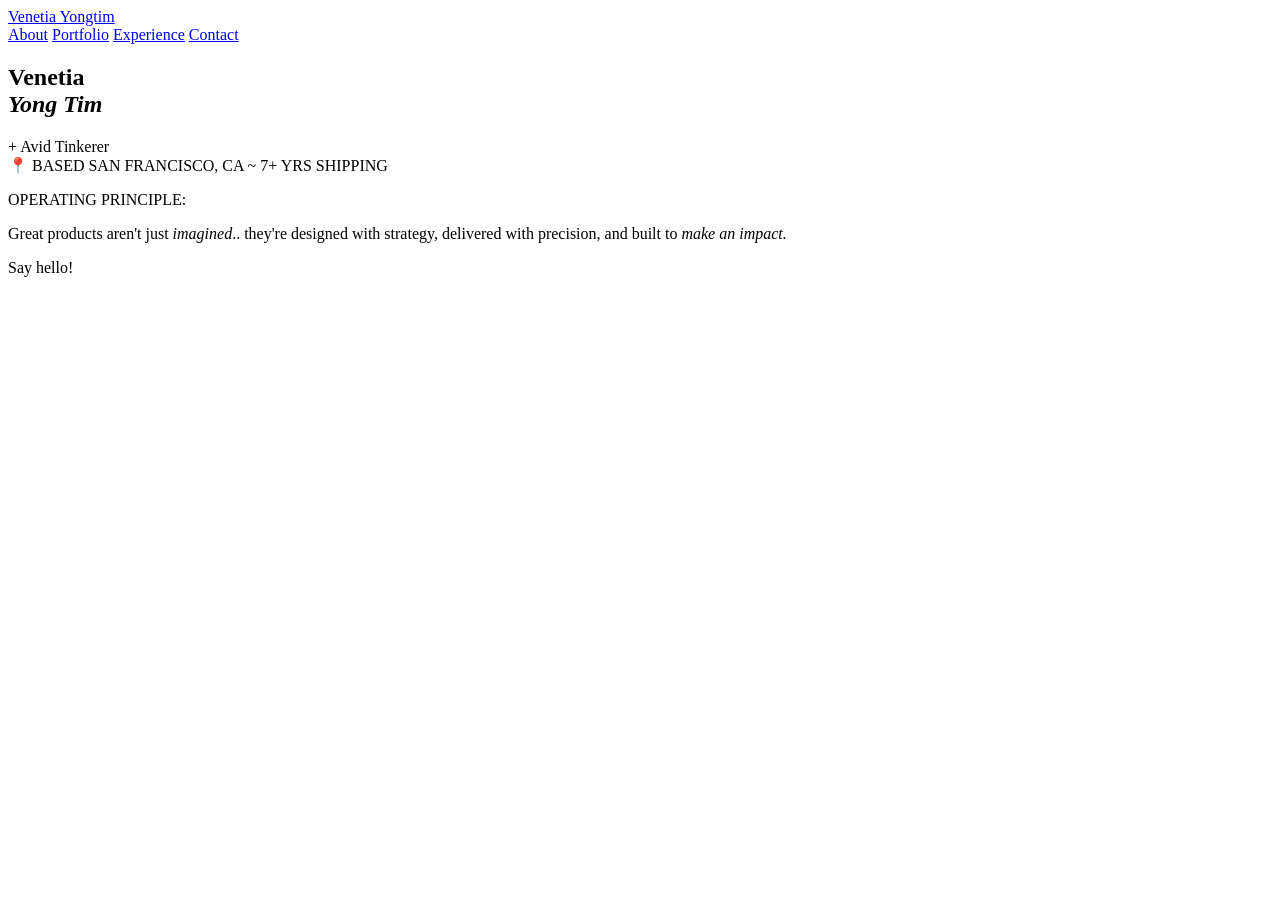
==== index.html @ 22a018f9 "Update index.html copy update to about me" ====
<!DOCTYPE html>
<html lang="en">
<head>
  <meta charset="UTF-8" />
  <meta name="viewport" content="width=device-width, initial-scale=1" />
  <title>Venetia Yong Tim</title>
  <meta name="description" content="Portfolio of Venetia Yong Tim." />
  <link rel="preconnect" href="https://fonts.googleapis.com" />
  <link rel="preconnect" href="https://fonts.gstatic.com" crossorigin />
  <link href="https://fonts.googleapis.com/css2?family=Instrument+Serif:ital@0;1&family=Inter:wght@300;400;500;600;700&family=JetBrains+Mono:wght@400;500;600&display=swap" rel="stylesheet" />
  <link rel="stylesheet" href="styles.css" />
</head>
<body data-page="about">

  <header class="site-header">
    <div class="container">
      <a href="index.html" class="brand"><span class="js-brand">Venetia Yongtim</span></a>
      <nav class="nav" aria-label="Main">
        <a href="index.html"                        data-nav="about">About</a>
        <a href="portfolio.html"                    data-nav="portfolio">Portfolio</a>
        <a href="experience.html"                   data-nav="experience">Experience</a>
        <a href="mailto:yongtimvenetia@gmail.com">Contact</a>
      </nav>
    </div>
  </header>

  <main>

    <!-- ── Hero: mint green block ── -->
    <section class="hero">
      <div class="container">
        <div class="hero-grid has-photo">
          <div>
            <h1 class="about-headline">Venetia<br><em>Yong Tim</em></h1>
          </div>
          <div class="photo-col-wrap">
            <div class="js-about-photo-wrap"></div>
            <span class="photo-badge-overlay">+ Avid Tinkerer</span>
          </div>
        </div>
      </div>

      <!-- Stat strip pinned to bottom of hero -->
      <div class="hero-stat-strip">
        <div class="container">
          <div class="stat-strip-inner">
            <span class="stat-item">📍 BASED SAN FRANCISCO, CA</span>
            <span class="stat-item">~ 7+ YRS SHIPPING</span>
          </div>
        </div>
      </div>
    </section>

    <!-- ── Operating principle: dark block ── -->
    <section class="operating-principle">
      <div class="container">
        <p class="op-label">OPERATING PRINCIPLE:</p>
        <div class="op-quote">
          <p>Great products aren't just <em>imagined</em>.. they're designed with strategy, delivered with precision, and built to <em class="op-accent">make an impact.</em></p>
        </div>
        <div class="op-footer">
          <div class="pills js-about-highlights"></div>
        </div>
      </div>
    </section>

  </main>

  <!-- ── Connect strip ── -->
  <section class="about-connect">
    <div class="container">
      <p class="about-connect-label">Say hello!</p>
      <div class="js-about-socials"></div>
    </div>
  </section>

  <footer class="site-footer">
    <div class="container">
      <div class="js-footer-copy"></div>
      <div class="footer-links js-footer-links"></div>
    </div>
  </footer>

  <script src="content.js"></script>
  <script src="script.js"></script>
</body>
</html>
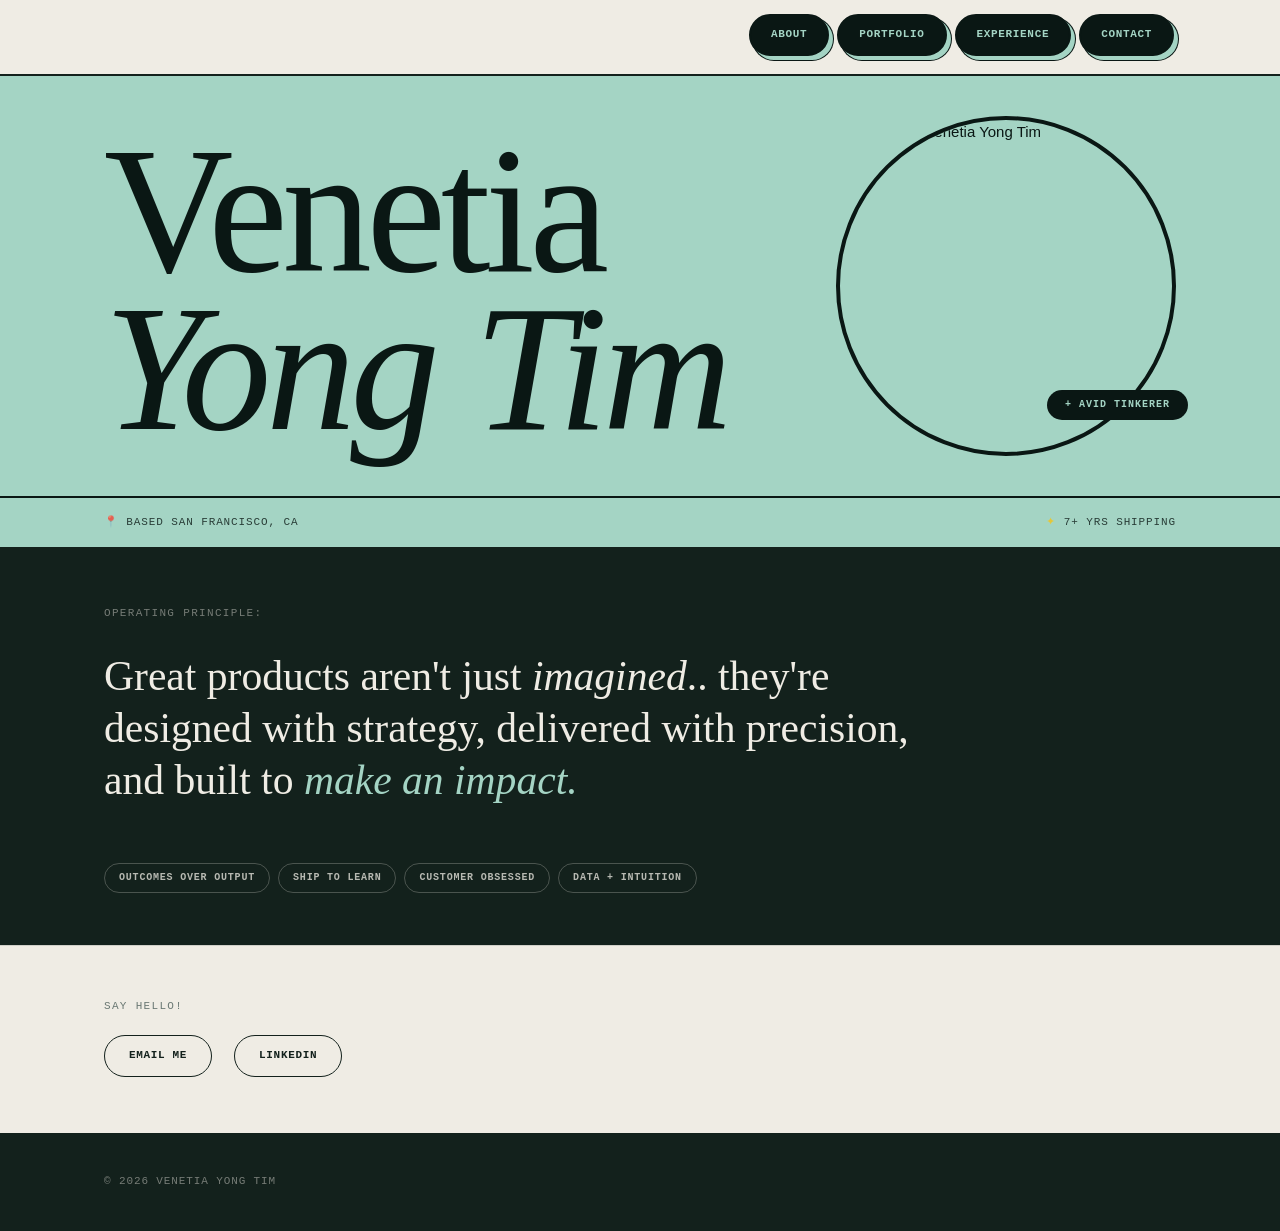
==== commit 3adda6c2: "Replace ~ with yellow ✦ sparkle icon in stat strip Co-Authored-By: Claude Sonnet 4.6 <noreply@anthro" ====
--- a/index.html
+++ b/index.html
@@ -9,6 +9,14 @@
   <link rel="preconnect" href="https://fonts.gstatic.com" crossorigin />
   <link href="https://fonts.googleapis.com/css2?family=Instrument+Serif:ital@0;1&family=Inter:wght@300;400;500;600;700&family=JetBrains+Mono:wght@400;500;600&display=swap" rel="stylesheet" />
   <link rel="stylesheet" href="styles.css" />
+  <!-- Google Analytics -->
+  <script async src="https://www.googletagmanager.com/gtag/js?id=G-12TMMFZQM1"></script>
+  <script>
+    window.dataLayer = window.dataLayer || [];
+    function gtag(){dataLayer.push(arguments);}
+    gtag('js', new Date());
+    gtag('config', 'G-12TMMFZQM1');
+  </script>
 </head>
 <body data-page="about">
 
@@ -45,7 +53,7 @@
         <div class="container">
           <div class="stat-strip-inner">
             <span class="stat-item">📍 BASED SAN FRANCISCO, CA</span>
-            <span class="stat-item">~ 7+ YRS SHIPPING</span>
+            <span class="stat-item"><span class="stat-sparkle">✦</span> 7+ YRS SHIPPING</span>
           </div>
         </div>
       </div>
--- a/styles.css
+++ b/styles.css
@@ -0,0 +1,1294 @@
+/* ============================================================
+   styles.css — Bold direction (Instrument Serif + Inter + JetBrains Mono)
+   Cream background · dark ink · mint accent. Editorial-zine feel.
+   Adapted from PortfolioBold design direction.
+   ============================================================ */
+
+:root {
+  --cream:        #efece4;
+  --ink:          #13211c;
+  --ink-soft:     #3a4a44;
+  --muted:        #6a7873;
+  --accent:       #a4d4c4;
+  --accent-ink:   #0a1714;
+  --surface:      #ffffff;
+  --border:       rgba(19, 33, 28, 0.10);
+  --border-solid: rgba(19, 33, 28, 0.14);
+
+  --font-sans:  'Inter', -apple-system, BlinkMacSystemFont, 'Segoe UI', sans-serif;
+  --font-serif: 'Instrument Serif', Georgia, 'Times New Roman', serif;
+  --font-mono:  'JetBrains Mono', 'Courier New', monospace;
+
+  --maxw:   1200px;
+  --ease:   cubic-bezier(.22, .61, .36, 1);
+  --radius: 16px;
+
+  --shadow-sm: 0 1px 3px rgba(0,0,0,.06), 0 4px 16px rgba(0,0,0,.04);
+  --shadow-md: 0 2px 0 rgba(19,33,28,.04), 0 18px 40px -24px rgba(19,33,28,.20);
+  --shadow-lg: 0 8px 40px rgba(0,0,0,.14);
+}
+
+/* ---------- Reset / base ---------- */
+*, *::before, *::after { box-sizing: border-box; }
+html { scroll-behavior: smooth; }
+body {
+  margin: 0;
+  font-family: var(--font-sans);
+  color: var(--ink);
+  background: var(--cream);
+  line-height: 1.6;
+  font-size: 15px;
+  -webkit-font-smoothing: antialiased;
+}
+img { max-width: 100%; display: block; }
+a { color: var(--ink); text-decoration: none; transition: opacity .15s; }
+a:hover { opacity: 0.7; }
+
+h1, h2, h3, h4 {
+  font-family: var(--font-serif);
+  font-weight: 400;
+  color: var(--ink);
+  margin: 0 0 .5em;
+  line-height: 1.05;
+  letter-spacing: -.01em;
+}
+h1 { font-size: 3rem; }
+h2 { font-size: 2.2rem; }
+h3 { font-size: 1.5rem; }
+p  { margin: 0 0 1em; }
+ul { padding-left: 1.2em; margin: 0 0 1em; }
+li { margin-bottom: .4em; }
+
+/* ---------- Layout ---------- */
+.container {
+  max-width: var(--maxw);
+  margin: 0 auto;
+  padding: 0 64px;
+}
+
+/* ============================================================
+   Header / nav — pill buttons with offset box-shadow
+   ============================================================ */
+.site-header {
+  background: rgba(239, 236, 228, 0.96);
+  backdrop-filter: blur(12px);
+  -webkit-backdrop-filter: blur(12px);
+  border-bottom: 2px solid var(--ink);
+  position: sticky;
+  top: 0;
+  z-index: 50;
+}
+.site-header .container {
+  display: flex;
+  align-items: center;
+  justify-content: space-between;
+  padding-top: 16px;
+  padding-bottom: 16px;
+  gap: 24px;
+  flex-wrap: wrap;
+}
+.brand {
+  font-family: var(--font-mono);
+  font-weight: 600;
+  font-size: 12px;
+  letter-spacing: .08em;
+  text-transform: uppercase;
+  color: var(--ink);
+  text-decoration: none;
+}
+.brand:hover { opacity: 1; }
+
+/* Hide brand name on About page — headline already shows the name */
+body[data-page="about"] .brand { visibility: hidden; pointer-events: none; }
+
+.nav {
+  display: flex;
+  gap: 8px;
+  flex-wrap: wrap;
+}
+.nav a {
+  font-family: var(--font-mono);
+  font-size: 11px;
+  font-weight: 600;
+  letter-spacing: .06em;
+  text-transform: uppercase;
+  padding: 10px 20px;
+  border: 2px solid var(--accent-ink);
+  border-radius: 999px;
+  color: var(--accent);
+  background: var(--accent-ink);
+  box-shadow: 4px 4px 0 var(--accent), 4px 4px 0 1px var(--accent-ink);
+  transform: translate(-2px, -2px);
+  transition: transform .12s var(--ease), box-shadow .12s var(--ease), opacity .12s;
+  text-decoration: none;
+}
+.nav a:hover {
+  opacity: 1;
+  transform: translate(0, 0);
+  box-shadow: none;
+}
+.nav a:active {
+  transform: translate(1px, 1px) scale(0.98);
+  box-shadow: 2px 2px 0 var(--accent), 2px 2px 0 1px var(--accent-ink);
+  opacity: 0.82;
+  transition-duration: 0.05s;
+}
+.nav a.active {
+  background: var(--accent-ink);
+  color: var(--accent);
+  box-shadow: 4px 4px 0 var(--accent), 4px 4px 0 1px var(--accent-ink);
+  transform: translate(-2px, -2px);
+  opacity: 1;
+}
+
+/* ============================================================
+   Hero — full-bleed accent block (About page only)
+   ============================================================ */
+.hero {
+  padding: 64px 0 48px;
+}
+body[data-page="about"] .hero {
+  background: var(--accent);
+  color: var(--accent-ink);
+  padding: 40px 0 0;
+  border-bottom: 2px solid var(--ink);
+}
+
+.hero-grid {
+  display: grid;
+  grid-template-columns: 1fr;
+  gap: 40px;
+  align-items: end;
+}
+.hero-grid.has-photo {
+  grid-template-columns: 1fr 360px;
+}
+
+/* Large display headline (About page name) */
+.about-headline {
+  font-family: var(--font-serif);
+  font-weight: 400;
+  line-height: .88;
+  letter-spacing: -.03em;
+  margin: 0 0 32px;
+  color: var(--accent-ink);
+}
+
+/* Higher specificity to beat .hero h1 */
+.hero h1.about-headline {
+  font-size: clamp(5rem, 14vw, 13rem);
+}
+
+.hero h1 {
+  font-size: 2.8rem;
+  margin-bottom: 8px;
+}
+
+.hero .subheadline {
+  font-size: 1.05rem;
+  line-height: 1.55;
+  margin: 0 0 28px;
+  max-width: 38em;
+  color: var(--accent-ink);
+  opacity: .75;
+}
+
+/* About-page circular photo */
+.hero-photo {
+  width: 100%;
+  max-width: 340px;
+  aspect-ratio: 1 / 1;
+  object-fit: cover;
+  border-radius: 50%;
+  border: 4px solid var(--accent-ink);
+  display: block;
+  margin-left: auto;
+}
+
+/* Photo badge overlay (AVID TINKERER) */
+.photo-col-wrap {
+  position: relative;
+}
+.photo-badge-overlay {
+  position: absolute;
+  bottom: 36px;
+  right: -12px;
+  background: var(--accent-ink);
+  color: var(--accent);
+  border-radius: 999px;
+  padding: 7px 18px;
+  font-family: var(--font-mono);
+  font-size: 10px;
+  font-weight: 600;
+  letter-spacing: .10em;
+  text-transform: uppercase;
+  white-space: nowrap;
+  pointer-events: none;
+}
+
+/* Quote block */
+.about-quote {
+  position: relative;
+  margin: 0 0 28px;
+  padding: 14px 0 14px 24px;
+  border-left: 3px solid var(--accent-ink);
+  max-width: 38em;
+}
+.about-quote p {
+  font-family: var(--font-serif);
+  font-size: 1.15rem;
+  color: var(--accent-ink);
+  line-height: 1.5;
+  margin: 0;
+  font-style: italic;
+}
+.about-quote strong {
+  font-style: normal;
+  font-weight: 400;
+  text-decoration: underline;
+  text-underline-offset: 3px;
+}
+
+/* Hero stat strip (bottom of about hero) */
+.hero-stat-strip {
+  border-top: 2px solid var(--accent-ink);
+  margin-top: 40px;
+}
+.stat-strip-inner {
+  display: flex;
+  align-items: center;
+  justify-content: space-between;
+  padding: 16px 0;
+  font-family: var(--font-mono);
+  font-size: 11px;
+  letter-spacing: .08em;
+  text-transform: uppercase;
+  color: var(--accent-ink);
+}
+.stat-item {
+  opacity: .8;
+}
+.stat-sparkle {
+  color: #f5c518;
+  font-size: 1em;
+}
+.stat-badge {
+  background: var(--accent-ink);
+  color: var(--accent);
+  border-radius: 999px;
+  padding: 5px 14px;
+  font-family: var(--font-mono);
+  font-size: 10px;
+  font-weight: 600;
+  letter-spacing: .08em;
+  text-transform: uppercase;
+}
+
+/* ============================================================
+   Operating Principle — dark block (homepage)
+   ============================================================ */
+.operating-principle {
+  background: var(--ink);
+  padding: 56px 0 52px;
+}
+.op-label {
+  font-family: var(--font-mono);
+  font-size: 11px;
+  letter-spacing: .12em;
+  text-transform: uppercase;
+  color: rgba(239,236,228,.45);
+  margin: 0 0 28px;
+}
+.op-quote p {
+  font-family: var(--font-serif);
+  font-size: clamp(1.7rem, 3.5vw, 2.6rem);
+  color: var(--cream);
+  line-height: 1.25;
+  margin: 0 0 44px;
+  max-width: 20em;
+}
+.op-quote em {
+  font-style: italic;
+}
+.op-quote .op-accent {
+  color: var(--accent);
+  font-style: italic;
+}
+.op-footer {
+  display: flex;
+  align-items: center;
+  justify-content: space-between;
+  flex-wrap: wrap;
+  gap: 16px;
+}
+.op-footer .pill {
+  border-color: rgba(239,236,228,.25);
+  color: rgba(239,236,228,.75);
+}
+.currently-badge {
+  font-family: var(--font-mono);
+  font-size: 11px;
+  letter-spacing: .06em;
+  color: rgba(239,236,228,.55);
+  border: 1px solid rgba(239,236,228,.2);
+  border-radius: 999px;
+  padding: 6px 16px;
+  white-space: nowrap;
+  flex-shrink: 0;
+}
+
+/* ============================================================
+   Page-intro header — dark ink block (Portfolio / Experience / AI pages)
+   ============================================================ */
+.page-intro {
+  background: var(--ink);
+  color: var(--cream);
+  padding: 52px 0;
+  border-bottom: 2px solid var(--ink);
+}
+.page-intro h1 {
+  font-family: var(--font-serif);
+  font-size: clamp(2.8rem, 6vw, 5.5rem);
+  color: var(--cream);
+  line-height: .95;
+  margin: 0 0 12px;
+  letter-spacing: -.02em;
+}
+.page-intro .intro-text {
+  font-size: .95rem;
+  color: rgba(239, 236, 228, .6);
+  max-width: 600px;
+  margin: 0;
+}
+
+/* ============================================================
+   Buttons
+   ============================================================ */
+.btn {
+  display: inline-block;
+  padding: 11px 22px;
+  border-radius: 999px;
+  border: 2px solid var(--accent-ink);
+  background: var(--accent-ink);
+  color: var(--accent) !important;
+  font-family: var(--font-mono);
+  font-size: 11px;
+  font-weight: 600;
+  letter-spacing: .06em;
+  text-transform: uppercase;
+  text-decoration: none;
+  box-shadow: 4px 4px 0 var(--accent), 4px 4px 0 1px var(--accent-ink);
+  transform: translate(-2px, -2px);
+  transition: transform .12s var(--ease), box-shadow .12s var(--ease);
+  margin-right: 10px;
+  margin-top: 8px;
+  cursor: pointer;
+}
+.btn:hover {
+  opacity: 1;
+  transform: translate(0, 0);
+  box-shadow: none;
+}
+.btn:active {
+  transform: translate(1px, 1px) scale(0.98);
+  box-shadow: 2px 2px 0 var(--accent), 2px 2px 0 1px var(--accent-ink);
+  opacity: 0.82;
+  transition-duration: 0.05s;
+}
+.btn.secondary {
+  background: transparent;
+  color: var(--ink) !important;
+  border-color: var(--ink);
+  box-shadow: 4px 4px 0 var(--ink);
+}
+.btn.secondary:hover {
+  transform: translate(0, 0);
+  box-shadow: none;
+  opacity: 1;
+}
+
+/* About page — buttons inherit the accent-ink context */
+body[data-page="about"] .hero .btn {
+  background: var(--accent-ink);
+  color: var(--accent) !important;
+  border-color: var(--accent-ink);
+  box-shadow: 4px 4px 0 rgba(255,255,255,.4), 4px 4px 0 1px var(--accent-ink);
+}
+body[data-page="about"] .hero .btn.secondary {
+  background: transparent;
+  color: var(--accent-ink) !important;
+  border-color: var(--accent-ink);
+  box-shadow: 4px 4px 0 var(--accent-ink);
+}
+
+/* ---------- Pills / tags ---------- */
+.pills { display: flex; flex-wrap: wrap; gap: 8px; margin-top: 12px; }
+.pill {
+  font-family: var(--font-mono);
+  font-size: 10px;
+  font-weight: 600;
+  letter-spacing: .08em;
+  text-transform: uppercase;
+  padding: 6px 14px;
+  border-radius: 999px;
+  border: 1px solid var(--border-solid);
+  color: var(--ink-soft);
+  background: transparent;
+}
+
+/* ============================================================
+   Section
+   ============================================================ */
+.section { padding: 64px 0; }
+.section + .section { padding-top: 16px; }
+.section h2 { margin-bottom: 16px; }
+
+/* Portfolio section headings (Work Stuff / Personal Stuff) */
+.portfolio-section-heading {
+  font-size: 1.1rem;
+  font-family: var(--font-mono);
+  font-weight: 500;
+  letter-spacing: 0.05em;
+  text-transform: uppercase;
+  color: var(--muted);
+  margin-bottom: 32px;
+  padding-bottom: 12px;
+  border-bottom: 1px solid var(--border-solid);
+}
+
+/* Personal projects grid — matches work card sizing.
+   Padding mirrors the carousel button+gap offset (42px + 12px each side)
+   so the content area is the same width as .carousel-viewport. */
+.js-personal-grid {
+  display: flex;
+  flex-wrap: wrap;
+  gap: 24px;
+  padding: 0 54px;
+}
+
+/* ============================================================
+   Carousel wrapper (Portfolio page)
+   ============================================================ */
+.carousel-wrap {
+  position: relative;
+  display: flex;
+  align-items: center;
+  gap: 12px;
+  margin-top: 24px;
+}
+
+.carousel-viewport {
+  overflow: hidden;
+  flex: 1;
+  border-radius: var(--radius);
+}
+
+.carousel-btn {
+  flex-shrink: 0;
+  width: 42px;
+  height: 42px;
+  border-radius: 50%;
+  border: 1px solid var(--border-solid);
+  background: var(--surface);
+  color: var(--ink);
+  font-size: 1.1rem;
+  line-height: 1;
+  cursor: pointer;
+  display: flex;
+  align-items: center;
+  justify-content: center;
+  transition: background .2s, box-shadow .2s, transform .2s;
+  box-shadow: var(--shadow-sm);
+}
+.carousel-btn:hover {
+  background: var(--accent);
+  color: #fff;
+  transform: scale(1.08);
+  box-shadow: var(--shadow-md, var(--shadow-lg));
+}
+
+.carousel-dots {
+  display: flex;
+  justify-content: center;
+  gap: 8px;
+  margin-top: 20px;
+}
+.carousel-dot {
+  width: 9px;
+  height: 9px;
+  border-radius: 50%;
+  border: none;
+  background: var(--border-solid);
+  cursor: pointer;
+  padding: 0;
+  transition: background .3s, transform .3s;
+}
+.carousel-dot.active {
+  background: var(--accent);
+  transform: scale(1.3);
+}
+
+/* ============================================================
+   Project grid / cards (Portfolio page)
+   ============================================================ */
+.project-grid {
+  display: flex;
+  flex-wrap: nowrap;
+  gap: 24px;
+  width: 100%;
+  transition: transform 0.55s cubic-bezier(0.4, 0, 0.2, 1);
+}
+.project-card {
+  /* 3 visible on desktop: (100% − 2 gaps) / 3 */
+  flex: 0 0 calc((100% - 48px) / 3);
+  background: var(--surface);
+  border: 1px solid var(--border-solid);
+  border-radius: var(--radius);
+  overflow: hidden;
+  box-shadow: var(--shadow-sm);
+  transition: transform .25s var(--ease), box-shadow .25s var(--ease);
+  display: flex;
+  flex-direction: column;
+}
+.project-card:hover {
+  transform: translateY(-5px);
+  box-shadow: var(--shadow-lg);
+}
+.project-card .card-image {
+  width: 100%;
+  aspect-ratio: 16 / 10;
+  object-fit: cover;
+  background: var(--accent);
+}
+.project-card .card-body {
+  padding: 24px 26px;
+  display: flex;
+  flex-direction: column;
+  flex: 1;
+}
+.project-card h3 {
+  font-family: var(--font-serif);
+  font-size: 1.7rem;
+  font-weight: 400;
+  margin-bottom: 8px;
+  line-height: 1.05;
+  letter-spacing: -.01em;
+}
+.project-card p {
+  color: var(--ink-soft);
+  font-size: 14px;
+  margin-bottom: 14px;
+  line-height: 1.55;
+}
+.project-card .card-footer { margin-top: auto; padding-top: 4px; }
+
+@media (max-width: 768px) {
+  .project-card {
+    /* 2 visible on tablet */
+    flex: 0 0 calc((100% - 24px) / 2);
+  }
+}
+@media (max-width: 480px) {
+  .project-card {
+    /* 1 visible on mobile */
+    flex: 0 0 100%;
+  }
+}
+
+/* ============================================================
+   Experience page hero
+   ============================================================ */
+.exp-page-hero {
+  padding: 72px 0 0;
+  background: var(--cream);
+}
+.exp-section-label {
+  font-family: var(--font-mono);
+  font-size: 11px;
+  letter-spacing: .12em;
+  text-transform: uppercase;
+  color: var(--muted);
+  margin: 0 0 18px;
+}
+.exp-page-title {
+  font-family: var(--font-serif);
+  font-size: clamp(3.5rem, 8vw, 6.5rem);
+  font-weight: 400;
+  line-height: .95;
+  letter-spacing: -.02em;
+  margin: 0;
+  color: var(--ink);
+}
+.exp-page-title em {
+  font-style: italic;
+}
+[data-page="experience"] .section {
+  padding-top: 24px;
+}
+
+/* ============================================================
+   Experience entries
+   ============================================================ */
+.exp-list {
+  display: grid;
+  grid-template-columns: repeat(2, 1fr);
+  gap: 24px;
+  margin-top: 0;
+}
+
+.exp-card {
+  background: var(--surface);
+  border: 1px solid var(--border-solid);
+  border-radius: var(--radius);
+  padding: 32px 36px 36px;
+  box-shadow: var(--shadow-sm);
+  transition: transform .2s var(--ease), box-shadow .2s var(--ease);
+}
+.exp-card:hover {
+  transform: translateY(-3px);
+  box-shadow: var(--shadow-md);
+}
+
+/* Top row: date left, tags right */
+.exp-card-top {
+  display: flex;
+  justify-content: space-between;
+  align-items: center;
+  margin-bottom: 20px;
+}
+.exp-card .role-dates {
+  font-family: var(--font-mono);
+  font-size: 11px;
+  letter-spacing: .04em;
+  color: var(--muted);
+}
+.exp-card .role-tags {
+  font-family: var(--font-mono);
+  font-size: 10px;
+  letter-spacing: .05em;
+  color: var(--ink-soft);
+  border: 1px solid var(--border-solid);
+  border-radius: 999px;
+  padding: 5px 14px;
+  white-space: nowrap;
+}
+
+/* Company name — large serif */
+.exp-card .role-company {
+  display: block;
+  font-family: var(--font-serif);
+  font-size: clamp(2.4rem, 4vw, 3.4rem);
+  font-weight: 400;
+  color: var(--ink);
+  line-height: 1;
+  letter-spacing: -.01em;
+  margin-bottom: 10px;
+}
+/* Job title — italic below company */
+.exp-card .role-title {
+  font-size: 15px;
+  color: var(--ink-soft);
+  font-style: italic;
+  font-family: var(--font-sans);
+  font-weight: 400;
+  margin: 0 0 24px;
+  line-height: 1.4;
+}
+
+/* Numbered bullet list */
+.exp-card ul {
+  counter-reset: exp-counter;
+  list-style: none;
+  padding: 0;
+  margin: 0;
+  display: flex;
+  flex-direction: column;
+  gap: 14px;
+}
+.exp-card li {
+  counter-increment: exp-counter;
+  display: flex;
+  gap: 16px;
+  font-size: 14px;
+  color: var(--ink);
+  line-height: 1.6;
+}
+.exp-card li::before {
+  content: counter(exp-counter, decimal-leading-zero);
+  font-family: var(--font-mono);
+  font-size: 10px;
+  color: var(--muted);
+  padding-top: 3px;
+  flex-shrink: 0;
+}
+
+/* Education */
+.education-block { margin-top: 56px; }
+.education-block h2 {
+  font-family: var(--font-serif);
+  font-size: 2.5rem;
+  margin-bottom: 20px;
+  letter-spacing: -.01em;
+}
+.edu-card {
+  background: var(--surface);
+  border: 1px solid var(--border-solid);
+  border-radius: var(--radius);
+  padding: 24px 28px;
+  margin-bottom: 16px;
+  box-shadow: var(--shadow-sm);
+  transition: transform .2s var(--ease);
+}
+.edu-card:hover { transform: translateX(4px); }
+.edu-card .edu-title {
+  font-family: var(--font-serif);
+  font-size: 1.4rem;
+  font-weight: 400;
+  margin: 0 0 6px;
+  letter-spacing: -.01em;
+}
+.edu-card .edu-meta {
+  font-family: var(--font-mono);
+  font-size: 10px;
+  letter-spacing: .08em;
+  text-transform: uppercase;
+  color: var(--muted);
+  margin: 0 0 8px;
+}
+.edu-card .edu-details {
+  font-size: 14px;
+  color: var(--ink-soft);
+  margin: 0;
+  line-height: 1.55;
+}
+
+/* ============================================================
+   AI Exploration entries
+   ============================================================ */
+.ai-list { display: flex; flex-direction: column; gap: 20px; margin-top: 24px; }
+.ai-card {
+  background: var(--surface);
+  border: 1px solid var(--border-solid);
+  border-radius: var(--radius);
+  overflow: hidden;
+  box-shadow: var(--shadow-sm);
+  display: grid;
+  grid-template-columns: 1fr;
+  transition: transform .25s var(--ease), box-shadow .25s var(--ease);
+}
+.ai-card:hover {
+  transform: translateY(-4px);
+  box-shadow: var(--shadow-lg);
+}
+.ai-card.has-image { grid-template-columns: 300px 1fr; }
+.ai-card .ai-image {
+  width: 100%;
+  height: 100%;
+  object-fit: cover;
+  min-height: 200px;
+  background: var(--accent);
+}
+.ai-card .ai-body { padding: 28px 32px; }
+.ai-card h3 {
+  font-family: var(--font-serif);
+  font-size: 1.8rem;
+  font-weight: 400;
+  margin-bottom: 6px;
+  letter-spacing: -.01em;
+}
+.ai-card .ai-date {
+  font-family: var(--font-mono);
+  font-size: 10px;
+  letter-spacing: .08em;
+  text-transform: uppercase;
+  color: var(--muted);
+  margin-bottom: 14px;
+}
+.ai-card p {
+  color: var(--ink-soft);
+  font-size: 14px;
+  line-height: 1.6;
+}
+
+/* ============================================================
+   Empty-state hint
+   ============================================================ */
+.empty-hint {
+  background: var(--surface);
+  border: 1px dashed var(--border-solid);
+  border-radius: var(--radius);
+  padding: 24px;
+  font-family: var(--font-mono);
+  font-size: 11px;
+  letter-spacing: .04em;
+  color: var(--muted);
+}
+
+/* ============================================================
+   Credentials section
+   ============================================================ */
+.credentials-block { margin-top: 64px; }
+
+.creds-header {
+  display: flex;
+  justify-content: space-between;
+  align-items: center;
+  border-top: 1px dashed var(--border-solid);
+  border-bottom: 1px dashed var(--border-solid);
+  padding: 12px 0;
+  margin-bottom: 20px;
+}
+.creds-label {
+  font-family: var(--font-mono);
+  font-size: 11px;
+  letter-spacing: .12em;
+  text-transform: uppercase;
+  color: var(--muted);
+}
+.creds-count {
+  font-family: var(--font-mono);
+  font-size: 11px;
+  letter-spacing: .08em;
+  color: var(--muted);
+}
+
+.creds-grid {
+  display: grid;
+  grid-template-columns: repeat(2, 1fr);
+  gap: 20px;
+}
+
+/* ── The ticket ── */
+.cred-ticket {
+  display: flex;
+  background: var(--ink);
+  border-radius: 12px;
+  overflow: visible;         /* allow notch circles to bleed */
+  min-height: 190px;
+  position: relative;
+  clip-path: none;
+}
+
+/* ── Left stub — dark variant (default / PMP) ── */
+.cred-stub {
+  display: flex;
+  flex-direction: column;
+  justify-content: space-between;
+  padding: 20px 20px 20px 24px;
+  width: 120px;
+  flex-shrink: 0;
+  background: var(--ink);
+  border-radius: 12px 0 0 12px;
+}
+.cred-stub-label {
+  font-family: var(--font-mono);
+  font-size: 9px;
+  letter-spacing: .12em;
+  text-transform: uppercase;
+  color: rgba(164,212,196,.5);  /* muted mint */
+}
+.cred-abbr {
+  font-family: var(--font-serif);
+  font-size: clamp(1.9rem, 3vw, 2.8rem);
+  font-weight: 400;
+  color: var(--accent);         /* mint on dark */
+  line-height: 1;
+  letter-spacing: -.02em;
+  margin-top: auto;
+}
+
+/* ── Left stub — mint variant (PSPO·I, even tickets) ── */
+.cred-ticket.stub-accent .cred-stub {
+  background: var(--accent);   /* #a4d4c4 mint fill */
+}
+.cred-ticket.stub-accent .cred-stub-label {
+  color: rgba(10,23,20,.45);   /* dark muted */
+}
+.cred-ticket.stub-accent .cred-abbr {
+  color: var(--ink);            /* dark text on mint */
+}
+
+/* ── Perforated divider with notch circles ── */
+.cred-perf {
+  position: relative;
+  width: 20px;
+  flex-shrink: 0;
+  display: flex;
+  align-items: center;
+  justify-content: center;
+  overflow: visible;
+}
+/* the dashed line */
+.cred-perf::after {
+  content: '';
+  position: absolute;
+  top: 0; bottom: 0;
+  left: 50%;
+  width: 1px;
+  background-image: repeating-linear-gradient(
+    to bottom,
+    transparent,
+    transparent 5px,
+    rgba(255,255,255,.22) 5px,
+    rgba(255,255,255,.22) 10px
+  );
+}
+/* top notch */
+.cred-perf::before {
+  content: '';
+  position: absolute;
+  top: -10px;
+  left: 50%;
+  transform: translateX(-50%);
+  width: 20px; height: 20px;
+  border-radius: 50%;
+  background: var(--cream);
+  z-index: 2;
+  box-shadow: 0 0 0 1px rgba(19,33,28,.06);
+}
+/* bottom notch — via a sibling pseudo on the ticket itself */
+.cred-ticket::after {
+  content: '';
+  position: absolute;
+  bottom: -10px;
+  left: 120px;
+  transform: translateX(-50%);
+  width: 20px; height: 20px;
+  border-radius: 50%;
+  background: var(--cream);
+  z-index: 2;
+  box-shadow: 0 0 0 1px rgba(19,33,28,.06);
+  pointer-events: none;
+}
+
+/* ── Right body ── */
+.cred-body {
+  flex: 1;
+  display: flex;
+  flex-direction: column;
+  padding: 20px 24px 20px 16px;
+  gap: 2px;
+  background: var(--ink);
+  border-radius: 0 12px 12px 0;
+}
+.cred-issuer {
+  font-family: var(--font-mono);
+  font-size: 9px;
+  letter-spacing: .12em;
+  text-transform: uppercase;
+  color: rgba(164,212,196,.5);
+  margin: 0 0 4px;
+}
+.cred-name {
+  font-family: var(--font-serif);
+  font-size: 1.3rem;
+  font-weight: 400;
+  color: var(--cream);
+  margin: 0 0 16px;
+  line-height: 1.15;
+  letter-spacing: -.01em;
+}
+
+.cred-meta {
+  display: flex;
+  gap: 32px;
+  margin-bottom: 10px;
+}
+.cred-meta-block {
+  display: flex;
+  flex-direction: column;
+  gap: 3px;
+}
+.cred-meta-label {
+  font-family: var(--font-mono);
+  font-size: 8px;
+  letter-spacing: .10em;
+  text-transform: uppercase;
+  color: rgba(164,212,196,.45);
+}
+.cred-meta-value {
+  font-family: var(--font-sans);
+  font-size: 16px;
+  font-weight: 500;
+  color: var(--cream);
+  letter-spacing: -.01em;
+}
+
+.cred-note {
+  font-family: var(--font-mono);
+  font-size: 9px;
+  letter-spacing: .04em;
+  color: rgba(239,236,228,.35);
+  margin: 0 0 auto;
+  line-height: 1.6;
+}
+
+.cred-footer {
+  display: flex;
+  justify-content: space-between;
+  align-items: center;
+  margin-top: 16px;
+  padding-top: 10px;
+  border-top: 1px solid rgba(255,255,255,.07);
+}
+.cred-number {
+  font-family: var(--font-mono);
+  font-size: 9px;
+  letter-spacing: .08em;
+  color: rgba(164,212,196,.35);
+}
+.cred-stamp {
+  font-family: var(--font-mono);
+  font-size: 9px;
+  letter-spacing: .12em;
+  text-transform: uppercase;
+  color: var(--accent);
+  border: 1px solid rgba(164,212,196,.5);
+  border-radius: 4px;
+  padding: 4px 10px;
+  text-decoration: none;
+}
+.cred-stamp--link {
+  cursor: pointer;
+  transition: background .15s, color .15s;
+}
+.cred-stamp--link:hover {
+  background: rgba(164,212,196,.15);
+  border-color: var(--accent);
+}
+
+@media (max-width: 900px) {
+  .creds-grid { grid-template-columns: 1fr; }
+  .cred-abbr  { font-size: 1.6rem; }
+  .cred-stub  { width: 100px; }
+  .cred-ticket::after { left: 100px; }
+}
+
+/* ============================================================
+   Toolbox — "How I operate" three-card section
+   ============================================================ */
+.toolbox-block { margin-top: 80px; }
+
+.toolbox-header {
+  border-top: 1px dashed var(--border-solid);
+  border-bottom: 1px dashed var(--border-solid);
+  padding: 12px 0;
+  margin-bottom: 36px;
+}
+.toolbox-label {
+  font-family: var(--font-mono);
+  font-size: 11px;
+  letter-spacing: .12em;
+  text-transform: uppercase;
+  color: var(--muted);
+}
+
+.toolbox-heading {
+  font-family: var(--font-serif);
+  font-size: clamp(2.4rem, 5vw, 3.8rem);
+  font-weight: 400;
+  color: var(--ink);
+  letter-spacing: -.02em;
+  line-height: 1;
+  margin: 0 0 40px;
+}
+.toolbox-heading em { font-style: italic; }
+
+.toolbox-grid {
+  display: grid;
+  grid-template-columns: repeat(3, 1fr);
+  gap: 16px;
+}
+
+.toolbox-card {
+  border-radius: var(--radius);
+  padding: 28px 28px 32px;
+  display: flex;
+  flex-direction: column;
+}
+
+/* Mint card */
+.toolbox-card--mint {
+  background: #9fcfbf;
+  color: var(--ink);
+}
+/* Dark card */
+.toolbox-card--dark {
+  background: var(--ink);
+  color: var(--cream);
+}
+/* White card */
+.toolbox-card--white {
+  background: var(--surface);
+  color: var(--ink);
+  border: 1px solid var(--border-solid);
+}
+
+.toolbox-card-top {
+  display: flex;
+  justify-content: space-between;
+  align-items: flex-start;
+  margin-bottom: 20px;
+}
+.toolbox-card-title {
+  font-family: var(--font-serif);
+  font-size: 1.9rem;
+  font-weight: 400;
+  letter-spacing: -.02em;
+  line-height: 1;
+  margin: 0;
+}
+.toolbox-card--dark .toolbox-card-title { color: var(--cream); }
+.toolbox-card--mint .toolbox-card-title,
+.toolbox-card--white .toolbox-card-title { color: var(--ink); }
+
+.toolbox-card-num {
+  font-family: var(--font-mono);
+  font-size: 11px;
+  letter-spacing: .08em;
+  opacity: .45;
+  padding-top: 4px;
+}
+
+.toolbox-card ul {
+  list-style: disc;
+  padding-left: 1.1em;
+  margin: 0;
+}
+.toolbox-card ul li {
+  font-size: .875rem;
+  line-height: 1.55;
+  margin-bottom: 6px;
+}
+.toolbox-card--dark ul li { color: rgba(239,236,228,.8); }
+
+@media (max-width: 900px) {
+  .toolbox-grid { grid-template-columns: 1fr; }
+}
+
+/* ============================================================
+   About page — Connect / contact strip
+   ============================================================ */
+.about-connect {
+  padding: 52px 0 56px;
+  background: var(--cream);
+  border-top: 1px solid var(--border-solid);
+}
+.about-connect-label {
+  font-family: var(--font-mono);
+  font-size: 11px;
+  letter-spacing: .12em;
+  text-transform: uppercase;
+  color: var(--muted);
+  margin: 0 0 20px;
+}
+/* Override default .btn style — clean outlined link-style */
+.about-connect .js-about-socials {
+  display: flex;
+  gap: 12px;
+  flex-wrap: wrap;
+}
+.about-connect .btn,
+.about-connect .btn.secondary {
+  background: transparent;
+  color: var(--ink) !important;
+  border: 1.5px solid var(--ink);
+  box-shadow: none;
+  transform: none;
+  padding: 11px 24px;
+  font-size: 11px;
+  letter-spacing: .06em;
+  transition: background .18s var(--ease), color .18s var(--ease), border-color .18s var(--ease);
+  margin-top: 0;
+}
+.about-connect .btn:hover,
+.about-connect .btn.secondary:hover {
+  background: var(--ink);
+  color: var(--cream) !important;
+  border-color: var(--ink);
+  box-shadow: none;
+  transform: none;
+  opacity: 1;
+}
+.about-connect .btn:active,
+.about-connect .btn.secondary:active {
+  opacity: 0.75;
+  transform: scale(0.98);
+  box-shadow: none;
+}
+
+/* ============================================================
+   Footer — dark ink background
+   ============================================================ */
+.site-footer {
+  background: var(--ink);
+  color: var(--cream);
+  padding: 40px 0;
+  margin-top: 0;
+  border-top: none;
+}
+.site-footer .container {
+  display: flex;
+  justify-content: space-between;
+  align-items: center;
+  flex-wrap: wrap;
+  gap: 16px;
+}
+.js-footer-copy {
+  font-family: var(--font-mono);
+  font-size: 11px;
+  letter-spacing: .08em;
+  text-transform: uppercase;
+  color: rgba(239, 236, 228, .45);
+}
+.footer-links {
+  display: flex;
+  gap: 16px;
+  flex-wrap: wrap;
+}
+.site-footer a {
+  font-family: var(--font-mono);
+  font-size: 11px;
+  letter-spacing: .06em;
+  text-transform: uppercase;
+  color: rgba(239, 236, 228, .55);
+}
+.site-footer a:hover {
+  color: var(--accent);
+  opacity: 1;
+}
+
+/* ============================================================
+   Animations
+   ============================================================ */
+@keyframes pageIn {
+  from { opacity: 0; transform: translateY(8px); }
+  to   { opacity: 1; transform: translateY(0); }
+}
+body { animation: pageIn .35s var(--ease); }
+
+/* ============================================================
+   Responsive
+   ============================================================ */
+@media (max-width: 900px) {
+  .container { padding: 0 32px; }
+  .hero-grid.has-photo { grid-template-columns: 1fr; }
+  .hero-photo { max-width: 260px; margin: 0 auto; }
+  .ai-card.has-image { grid-template-columns: 1fr; }
+  .ai-card .ai-image { min-height: 180px; }
+  .exp-card { padding: 22px 24px; }
+  .exp-list { grid-template-columns: 1fr; }
+}
+@media (max-width: 600px) {
+  .container { padding: 0 20px; }
+  .about-headline { font-size: 2.8rem; }
+  .page-intro h1 { font-size: 2.5rem; }
+  .site-header .container { padding-top: 12px; padding-bottom: 12px; }
+  .nav a { padding: 8px 14px; font-size: 10px; }
+  .section { padding: 48px 0; }
+}
+
+/* Respect reduced motion */
+@media (prefers-reduced-motion: reduce) {
+  *, *::before, *::after { animation: none !important; transition: none !important; }
+}
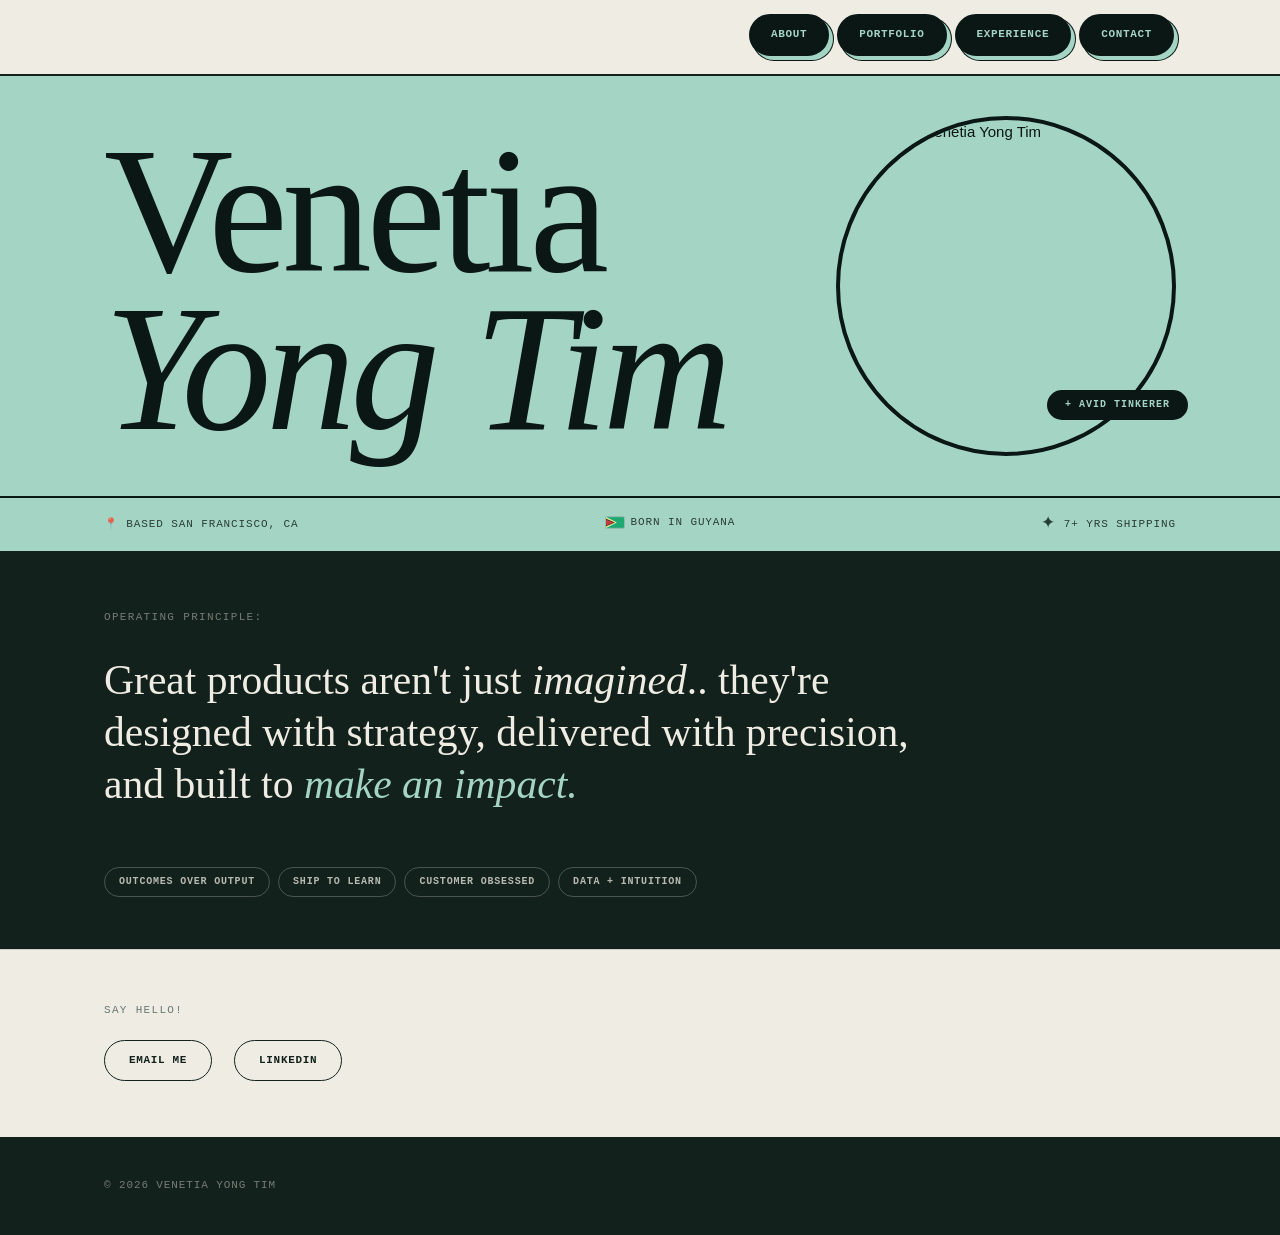
==== commit 15d1719d: "Add Born in Guyana stat with flag to hero strip Co-Authored-By: Claude Sonnet 4.6 <noreply@anthropic" ====
--- a/index.html
+++ b/index.html
@@ -53,6 +53,23 @@
         <div class="container">
           <div class="stat-strip-inner">
             <span class="stat-item">📍 BASED SAN FRANCISCO, CA</span>
+            <span class="stat-item">
+              <span class="stat-flag" title="Guyana flag" aria-label="Guyana flag" style="display:inline-flex;align-items:center;gap:6px;">
+                <svg xmlns="http://www.w3.org/2000/svg" width="20" height="13" viewBox="0 0 5 3" style="border:1px solid rgba(0,0,0,.15);border-radius:2px;vertical-align:middle;flex-shrink:0">
+                  <!-- Green field -->
+                  <rect width="5" height="3" fill="#009E60"/>
+                  <!-- White border (largest arrow) -->
+                  <polygon points="0,0 0,3 3.0,1.5" fill="#FFFFFF"/>
+                  <!-- Gold arrowhead -->
+                  <polygon points="0,0.18 0,2.82 2.75,1.5" fill="#FCD116"/>
+                  <!-- Black border around red -->
+                  <polygon points="0,0.45 0,2.55 2.4,1.5" fill="#000000"/>
+                  <!-- Red triangle -->
+                  <polygon points="0,0.65 0,2.35 2.1,1.5" fill="#CE1126"/>
+                </svg>
+                BORN IN GUYANA
+              </span>
+            </span>
             <span class="stat-item"><span class="stat-sparkle">✦</span> 7+ YRS SHIPPING</span>
           </div>
         </div>
--- a/styles.css
+++ b/styles.css
@@ -269,8 +269,9 @@
   opacity: .8;
 }
 .stat-sparkle {
-  color: #f5c518;
-  font-size: 1em;
+  font-size: 1.5em;
+  line-height: 1;
+  vertical-align: middle;
 }
 .stat-badge {
   background: var(--accent-ink);
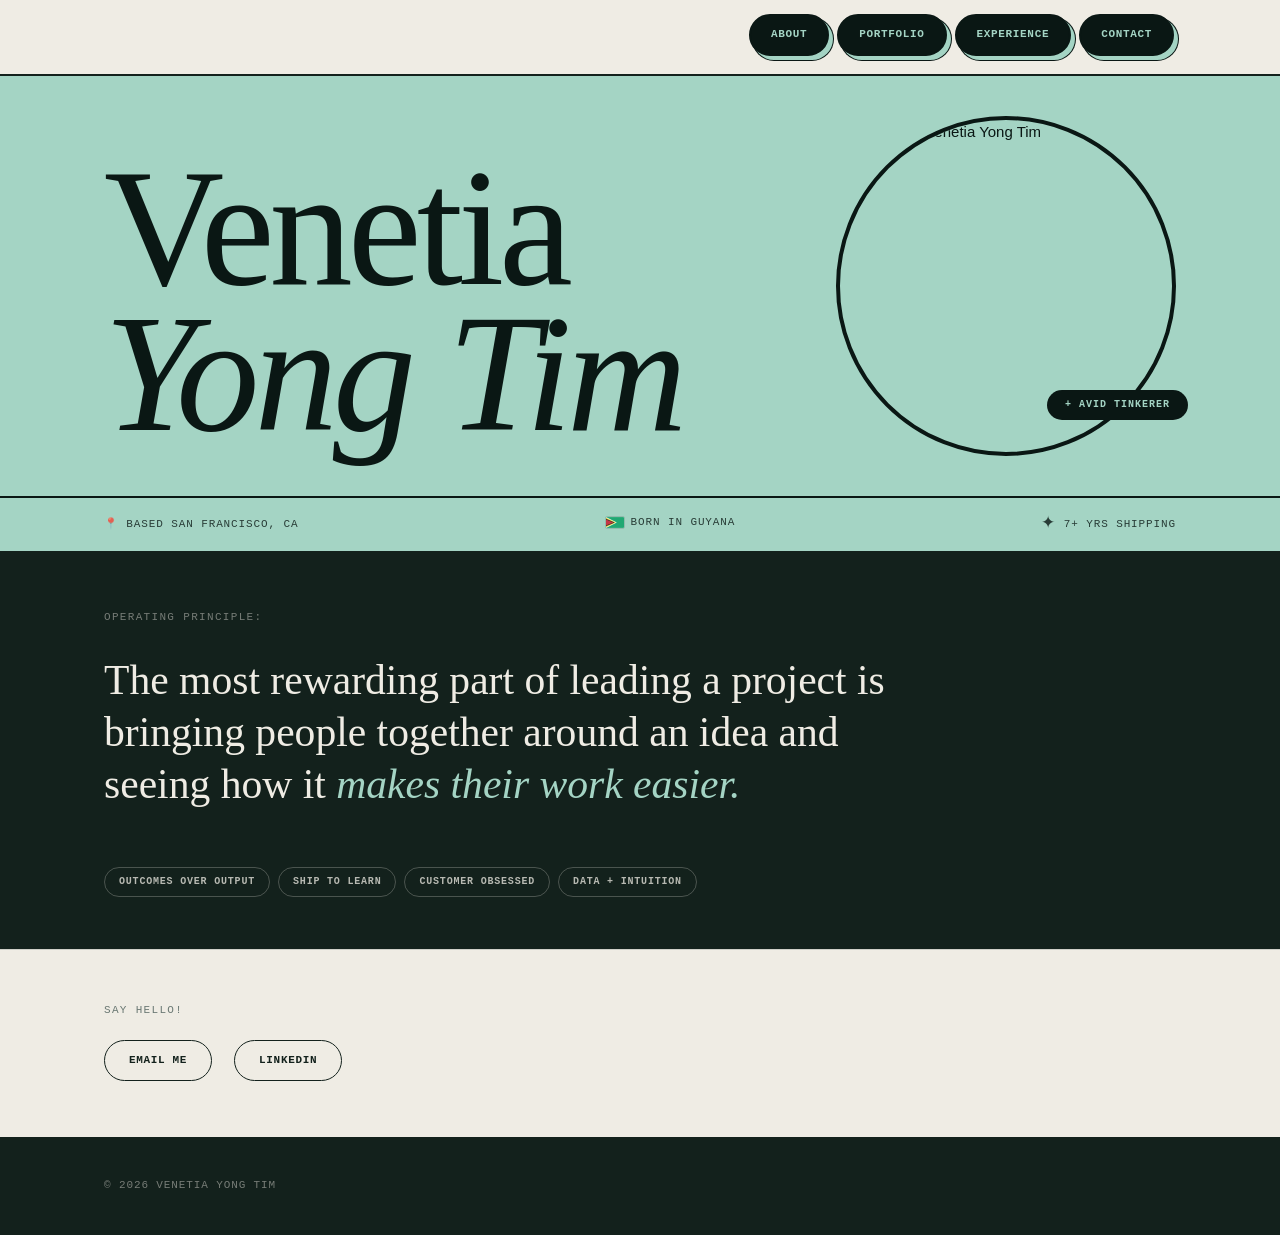
==== commit dadd0130: "Update operating principle copy" ====
--- a/index.html
+++ b/index.html
@@ -81,7 +81,7 @@
       <div class="container">
         <p class="op-label">OPERATING PRINCIPLE:</p>
         <div class="op-quote">
-          <p>Great products aren't just <em>imagined</em>.. they're designed with strategy, delivered with precision, and built to <em class="op-accent">make an impact.</em></p>
+          <p>The most rewarding part of leading a project is bringing people together around an idea and seeing how it <em class="op-accent">makes their work easier.</em></p>
         </div>
         <div class="op-footer">
           <div class="pills js-about-highlights"></div>
--- a/styles.css
+++ b/styles.css
@@ -174,9 +174,10 @@
   color: var(--accent-ink);
 }
 
-/* Higher specificity to beat .hero h1 */
+/* Higher specificity to beat .hero h1.
+   Min lowered so the name scales down on small phones instead of overflowing. */
 .hero h1.about-headline {
-  font-size: clamp(5rem, 14vw, 13rem);
+  font-size: clamp(2.75rem, 13vw, 13rem);
 }
 
 .hero h1 {
@@ -258,6 +259,8 @@
   display: flex;
   align-items: center;
   justify-content: space-between;
+  flex-wrap: wrap;
+  gap: 8px 20px;
   padding: 16px 0;
   font-family: var(--font-mono);
   font-size: 11px;
@@ -457,15 +460,8 @@
   border-bottom: 1px solid var(--border-solid);
 }
 
-/* Personal projects grid — matches work card sizing.
-   Padding mirrors the carousel button+gap offset (42px + 12px each side)
-   so the content area is the same width as .carousel-viewport. */
-.js-personal-grid {
-  display: flex;
-  flex-wrap: wrap;
-  gap: 24px;
-  padding: 0 54px;
-}
+/* Personal projects grid — now a carousel, so it inherits the
+   single-row nowrap layout from .project-grid (same as Work Stuff). */
 
 /* ============================================================
    Carousel wrapper (Portfolio page)
@@ -630,70 +626,89 @@
 /* ============================================================
    Experience entries
    ============================================================ */
+/* Experience carousel */
 .exp-list {
-  display: grid;
-  grid-template-columns: repeat(2, 1fr);
+  display: flex;
   gap: 24px;
-  margin-top: 0;
 }
 
 .exp-card {
+  flex: 0 0 100%;
+  min-width: 0;
   background: var(--surface);
   border: 1px solid var(--border-solid);
   border-radius: var(--radius);
-  padding: 32px 36px 36px;
+  padding: 0;
   box-shadow: var(--shadow-sm);
-  transition: transform .2s var(--ease), box-shadow .2s var(--ease);
-}
-.exp-card:hover {
-  transform: translateY(-3px);
-  box-shadow: var(--shadow-md);
-}
-
-/* Top row: date left, tags right */
+  overflow: hidden;
+  display: grid;
+  grid-template-columns: 1fr 1.4fr;
+}
+
+/* Left identity column */
+.exp-card-left {
+  background: var(--ink);
+  color: var(--surface);
+  padding: 40px 36px;
+  display: flex;
+  flex-direction: column;
+  justify-content: space-between;
+}
+
+/* Right bullets column */
+.exp-card-right {
+  padding: 40px 40px;
+  display: flex;
+  flex-direction: column;
+  justify-content: center;
+}
+
+/* Top meta row */
 .exp-card-top {
   display: flex;
   justify-content: space-between;
-  align-items: center;
-  margin-bottom: 20px;
+  align-items: flex-start;
+  margin-bottom: 32px;
+  gap: 8px;
 }
 .exp-card .role-dates {
   font-family: var(--font-mono);
   font-size: 11px;
   letter-spacing: .04em;
-  color: var(--muted);
+  color: rgba(255,255,255,.45);
 }
 .exp-card .role-tags {
   font-family: var(--font-mono);
   font-size: 10px;
   letter-spacing: .05em;
-  color: var(--ink-soft);
-  border: 1px solid var(--border-solid);
+  color: rgba(255,255,255,.55);
+  border: 1px solid rgba(255,255,255,.2);
   border-radius: 999px;
   padding: 5px 14px;
   white-space: nowrap;
 }
 
-/* Company name — large serif */
+/* Company name */
 .exp-card .role-company {
   display: block;
   font-family: var(--font-serif);
-  font-size: clamp(2.4rem, 4vw, 3.4rem);
+  font-size: clamp(1.9rem, 3vw, 2.8rem);
   font-weight: 400;
-  color: var(--ink);
-  line-height: 1;
+  color: #fff;
+  line-height: 1.1;
   letter-spacing: -.01em;
-  margin-bottom: 10px;
-}
-/* Job title — italic below company */
+  margin-bottom: 12px;
+}
+
+/* Job title */
 .exp-card .role-title {
-  font-size: 15px;
-  color: var(--ink-soft);
+  font-size: 13px;
+  color: rgba(255,255,255,.5);
   font-style: italic;
   font-family: var(--font-sans);
   font-weight: 400;
-  margin: 0 0 24px;
-  line-height: 1.4;
+  margin: 0;
+  line-height: 1.5;
 }
 
 /* Numbered bullet list */
@@ -704,7 +719,7 @@
   margin: 0;
   display: flex;
   flex-direction: column;
-  gap: 14px;
+  gap: 16px;
 }
 .exp-card li {
   counter-increment: exp-counter;
@@ -713,6 +728,12 @@
   font-size: 14px;
   color: var(--ink);
   line-height: 1.6;
+  padding-bottom: 16px;
+  border-bottom: 1px solid var(--border);
+}
+.exp-card li:last-child {
+  border-bottom: none;
+  padding-bottom: 0;
 }
 .exp-card li::before {
   content: counter(exp-counter, decimal-leading-zero);
@@ -721,6 +742,12 @@
   color: var(--muted);
   padding-top: 3px;
   flex-shrink: 0;
+}
+
+@media (max-width: 720px) {
+  .exp-card { grid-template-columns: 1fr; }
+  .exp-card-left { padding: 28px 24px; }
+  .exp-card-right { padding: 28px 24px; }
 }
 
 /* Education */
@@ -1097,8 +1124,9 @@
 
 .toolbox-grid {
   display: grid;
-  grid-template-columns: repeat(3, 1fr);
+  grid-template-columns: 1fr 1.5fr 1fr;
   gap: 16px;
+  align-items: start;
 }
 
 .toolbox-card {
@@ -1162,6 +1190,24 @@
   margin-bottom: 6px;
 }
 .toolbox-card--dark ul li { color: rgba(239,236,228,.8); }
+
+/* Grouped chips layout (used in Tooling card) */
+.toolbox-group { margin-bottom: 18px; }
+.toolbox-group:last-child { margin-bottom: 0; }
+.toolbox-group-label {
+  display: block;
+  font-family: var(--font-mono);
+  font-size: 10px;
+  font-weight: 600;
+  letter-spacing: .1em;
+  text-transform: uppercase;
+  opacity: .5;
+  margin-bottom: 8px;
+}
+.toolbox-card--dark .pill {
+  border-color: rgba(239,236,228,.3);
+  color: rgba(239,236,228,.8);
+}
 
 @media (max-width: 900px) {
   .toolbox-grid { grid-template-columns: 1fr; }
@@ -1289,6 +1335,39 @@
   .section { padding: 48px 0; }
 }
 
+/* ---------- Mobile-friendly refinements ---------- */
+/* Prevent any element from forcing sideways scrolling on phones */
+html, body { overflow-x: hidden; }
+/* Long uppercase mono labels can be wide — let them break rather than overflow */
+.stat-item, .currently-badge, .role-tags, .cred-issuer, .js-footer-copy {
+  overflow-wrap: anywhere;
+}
+
+@media (max-width: 700px) {
+  /* Carousel: hide arrow buttons so the card gets the full width; swipe + dots remain */
+  .carousel-btn { display: none; }
+  .carousel-wrap { gap: 0; }
+  /* Fun Stuff grid: drop the wide side padding that squeezed cards */
+  .js-personal-grid { padding: 0; }
+}
+
+@media (max-width: 600px) {
+  /* Bigger, easier nav tap targets */
+  .nav { gap: 6px; }
+  .nav a { padding: 11px 16px; font-size: 10px; }
+  /* Stat strip reads better stacked on the narrowest screens */
+  .stat-strip-inner { font-size: 10px; }
+  /* Credential tickets: tighten so they don't overflow */
+  .cred-meta { gap: 20px; }
+  .cred-stub { width: 92px; }
+  .cred-ticket::after { left: 92px; }
+  /* Operating-principle quote a touch smaller for comfortable reading */
+  .op-footer { gap: 12px; }
+  /* Let role tag chips wrap instead of overflowing the card */
+  .exp-card-top { flex-wrap: wrap; gap: 8px; }
+  .role-tags { white-space: normal; }
+}
+
 /* Respect reduced motion */
 @media (prefers-reduced-motion: reduce) {
   *, *::before, *::after { animation: none !important; transition: none !important; }
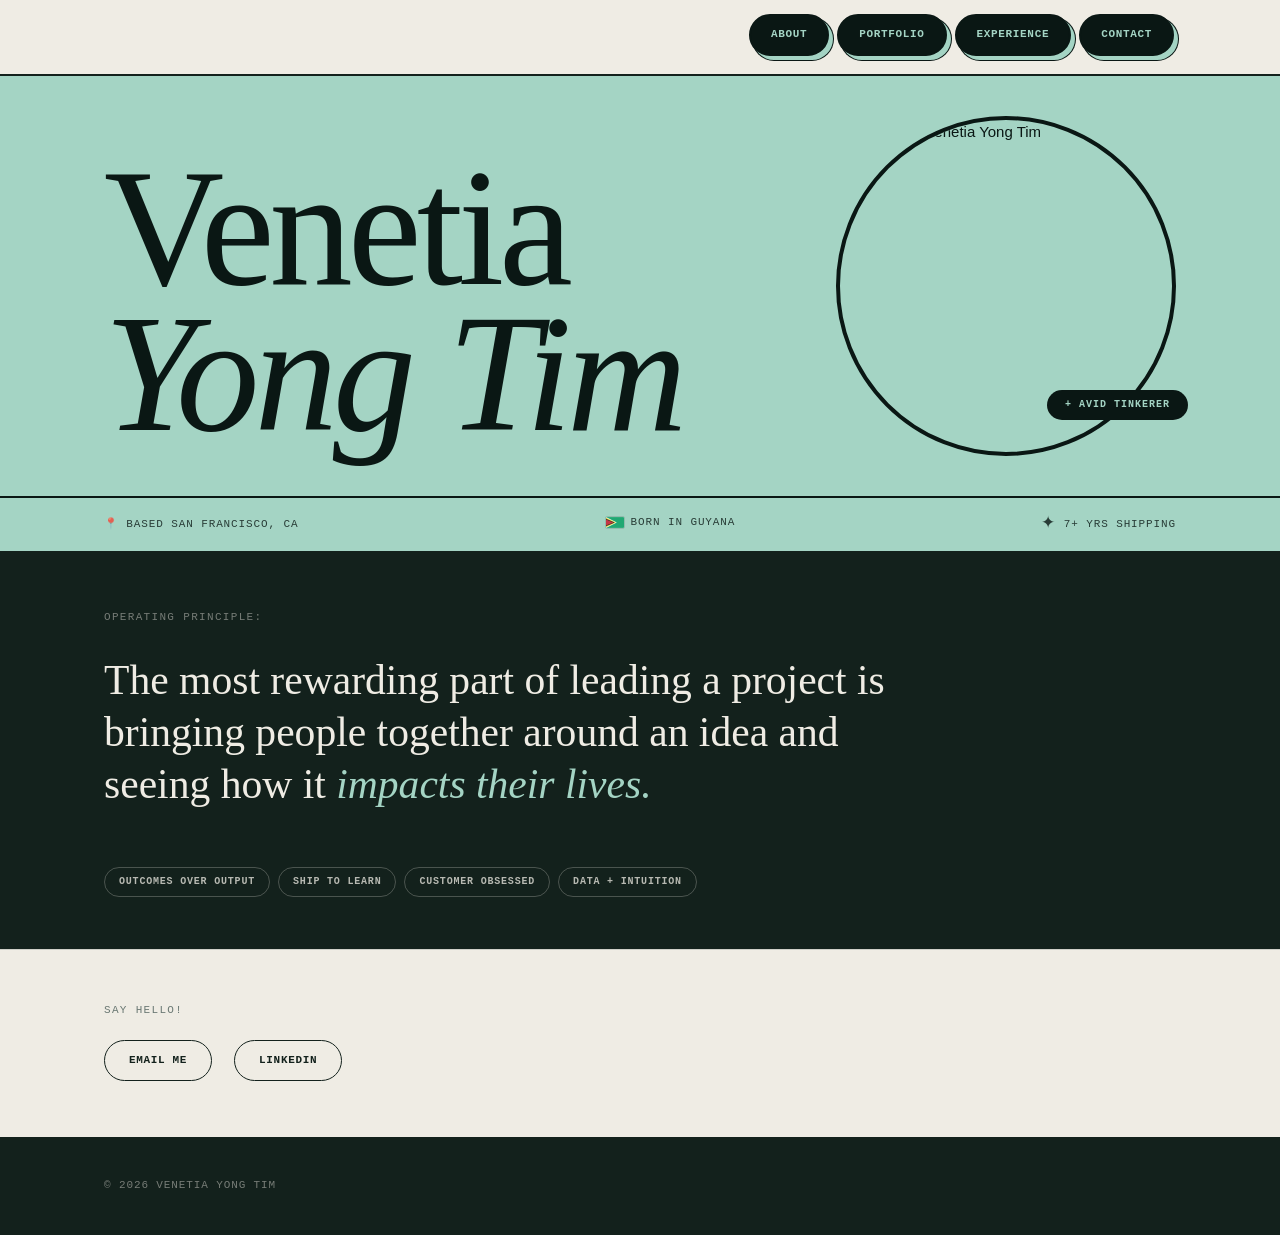
==== commit 63e81b3b: "Update teal accent to 'impacts their lives'" ====
--- a/index.html
+++ b/index.html
@@ -81,7 +81,7 @@
       <div class="container">
         <p class="op-label">OPERATING PRINCIPLE:</p>
         <div class="op-quote">
-          <p>The most rewarding part of leading a project is bringing people together around an idea and seeing how it <em class="op-accent">makes their work easier.</em></p>
+          <p>The most rewarding part of leading a project is bringing people together around an idea and seeing how it <em class="op-accent">impacts their lives.</em></p>
         </div>
         <div class="op-footer">
           <div class="pills js-about-highlights"></div>
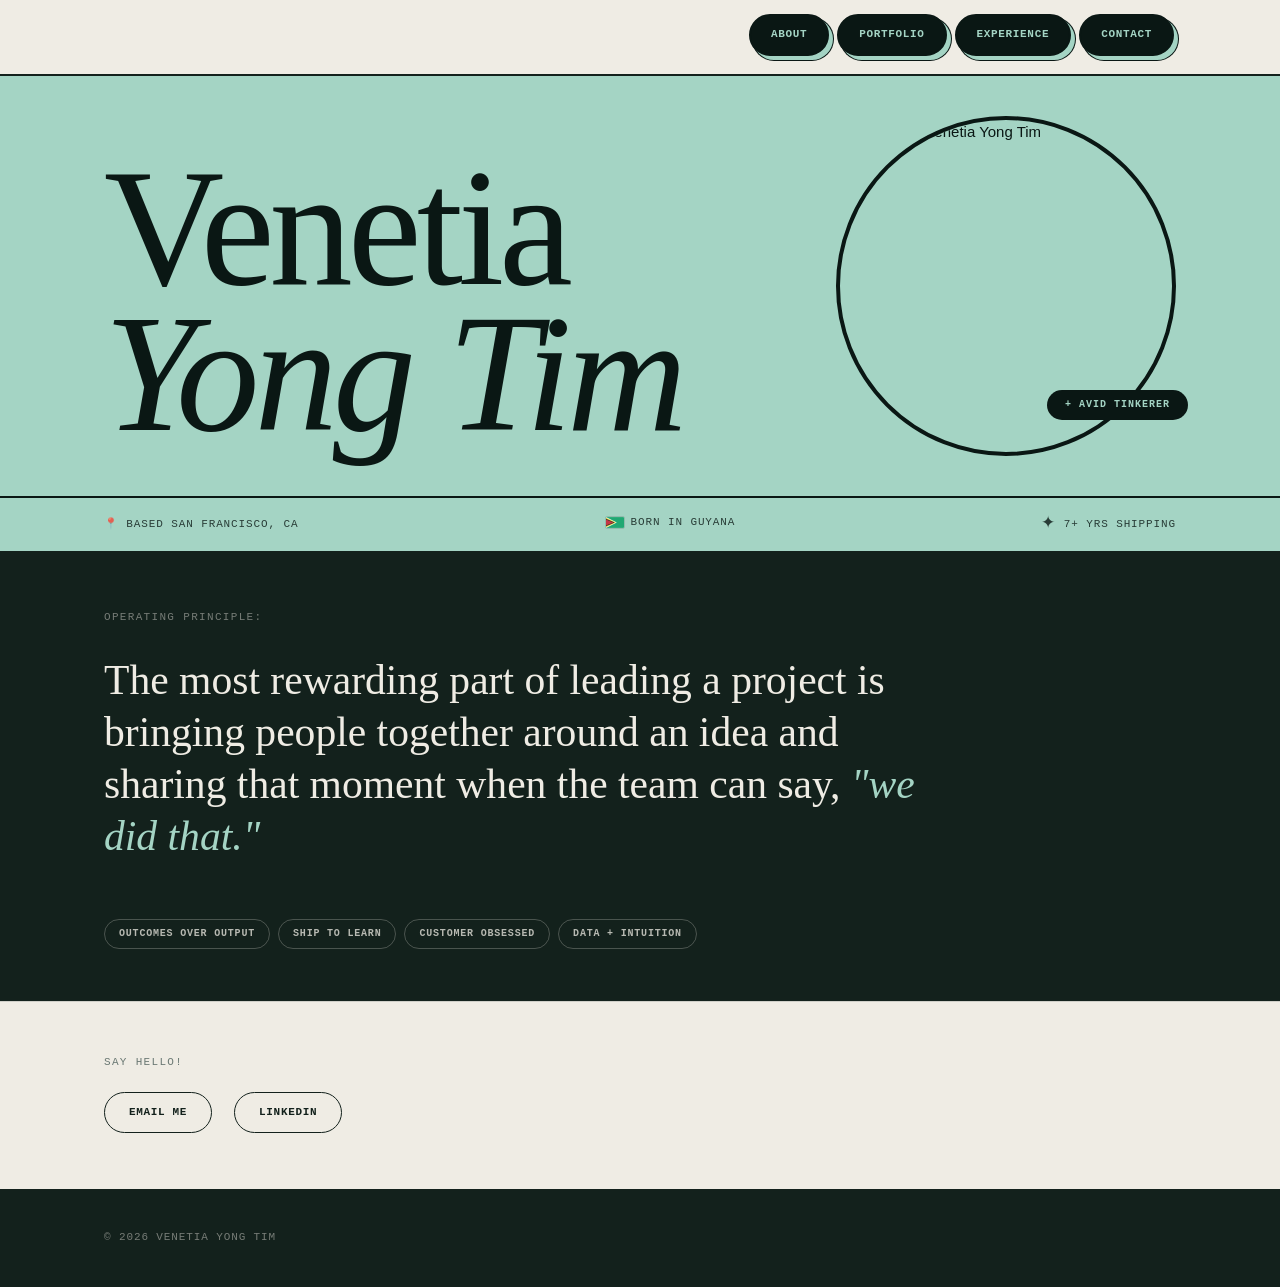
==== commit 84f78d78: "Update operating principle copy and teal accent" ====
--- a/index.html
+++ b/index.html
@@ -81,7 +81,7 @@
       <div class="container">
         <p class="op-label">OPERATING PRINCIPLE:</p>
         <div class="op-quote">
-          <p>The most rewarding part of leading a project is bringing people together around an idea and seeing how it <em class="op-accent">impacts their lives.</em></p>
+          <p>The most rewarding part of leading a project is bringing people together around an idea and sharing that moment when the team can say, <em class="op-accent">"we did that."</em></p>
         </div>
         <div class="op-footer">
           <div class="pills js-about-highlights"></div>
